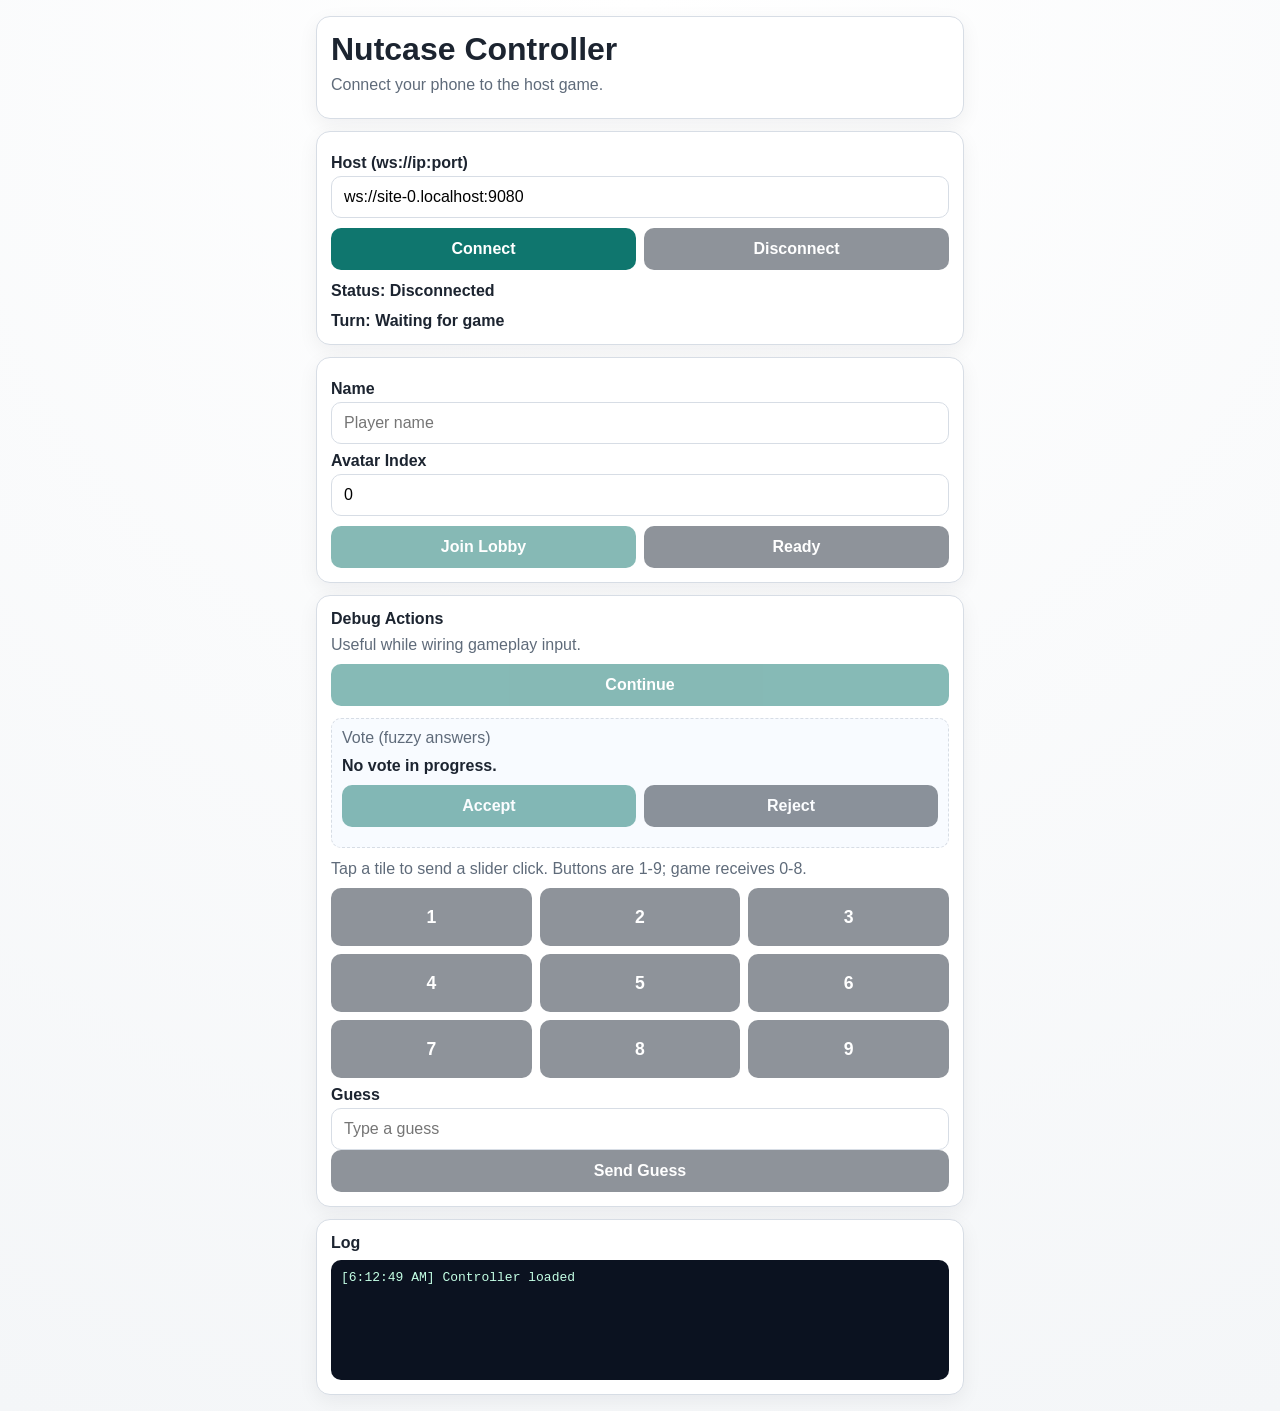
==== tiled/controller/index.html @ 48207c36 "Merge pull request #7 from LittleCogWorks/chore/rebrand-folders Chore/rebrand folders" ====
<!doctype html>
<html lang="en">
<head>
	<meta charset="utf-8">
	<meta name="viewport" content="width=device-width, initial-scale=1">
	<title>Nutcase Controller</title>
	<link rel="stylesheet" href="styles.css">
</head>
<body>
	<main class="app">
		<header class="panel">
			<h1>Nutcase Controller</h1>
			<p class="muted">Connect your phone to the host game.</p>
		</header>

		<section class="panel">
			<label for="hostInput">Host (ws://ip:port)</label>
			<input id="hostInput" type="text" placeholder="ws://192.168.1.20:9080">

			<div class="row">
				<button id="connectBtn" type="button">Connect</button>
				<button id="disconnectBtn" type="button" class="secondary">Disconnect</button>
			</div>

			<p id="statusText" class="status">Status: Disconnected</p>
			<p id="turnText" class="status">Turn: Waiting for game</p>
		</section>

		<section class="panel">
			<label for="nameInput">Name</label>
			<input id="nameInput" type="text" maxlength="16" placeholder="Player name">

			<label for="avatarInput">Avatar Index</label>
			<input id="avatarInput" type="number" min="0" max="20" step="1" value="0">

			<div class="row">
				<button id="joinBtn" type="button">Join Lobby</button>
				<button id="readyBtn" type="button" class="secondary">Ready</button>
			</div>
		</section>

		<section class="panel">
			<h2>Debug Actions</h2>
			<p class="muted">Useful while wiring gameplay input.</p>

			<button id="continueBtn" type="button">Continue</button>

			<div id="votePanel" class="vote-panel" aria-live="polite">
				<p class="muted">Vote (fuzzy answers)</p>
				<p id="votePrompt" class="vote-prompt">No vote in progress.</p>
				<div class="row">
					<button id="voteAcceptBtn" type="button">Accept</button>
					<button id="voteRejectBtn" type="button" class="secondary">Reject</button>
				</div>
				<p id="voteResultText" class="muted"></p>
			</div>

			<p class="muted">Tap a tile to send a slider click. Buttons are 1-9; game receives 0-8.</p>
			<div id="sliderGrid" class="slider-grid">
				<button type="button" class="slider-tile secondary" data-index="0">1</button>
				<button type="button" class="slider-tile secondary" data-index="1">2</button>
				<button type="button" class="slider-tile secondary" data-index="2">3</button>
				<button type="button" class="slider-tile secondary" data-index="3">4</button>
				<button type="button" class="slider-tile secondary" data-index="4">5</button>
				<button type="button" class="slider-tile secondary" data-index="5">6</button>
				<button type="button" class="slider-tile secondary" data-index="6">7</button>
				<button type="button" class="slider-tile secondary" data-index="7">8</button>
				<button type="button" class="slider-tile secondary" data-index="8">9</button>
			</div>

			<label for="guessInput">Guess</label>
			<input id="guessInput" type="text" placeholder="Type a guess">
			<button id="guessBtn" type="button" class="secondary">Send Guess</button>
		</section>

		<section class="panel">
			<h2>Log</h2>
			<pre id="logBox" class="log" aria-live="polite"></pre>
		</section>
	</main>

	<script src="app.js"></script>
</body>
</html>
---- tiled/controller/styles.css ----
:root {
	--bg: #f4f6f8;
	--panel: #ffffff;
	--text: #1c2430;
	--muted: #5f6b7a;
	--accent: #0f766e;
	--accent-weak: #d5f5f2;
	--border: #d7dde5;
}

* {
	box-sizing: border-box;
}

body {
	margin: 0;
	font-family: "Segoe UI", Tahoma, Geneva, Verdana, sans-serif;
	background: radial-gradient(circle at top, #ffffff, var(--bg));
	color: var(--text);
}

.app {
	max-width: 680px;
	margin: 0 auto;
	padding: 16px;
	display: grid;
	gap: 12px;
}

.panel {
	background: var(--panel);
	border: 1px solid var(--border);
	border-radius: 14px;
	padding: 14px;
	box-shadow: 0 6px 20px rgba(15, 23, 42, 0.06);
}

h1,
h2 {
	margin: 0 0 8px;
}

h2 {
	font-size: 1rem;
}

.muted {
	color: var(--muted);
	margin: 0 0 10px;
}

label {
	display: block;
	margin: 8px 0 4px;
	font-weight: 600;
}

input,
button {
	width: 100%;
	min-height: 42px;
	font-size: 1rem;
	border-radius: 10px;
	border: 1px solid var(--border);
}

input {
	padding: 10px 12px;
}

button {
	border: 0;
	background: var(--accent);
	color: white;
	font-weight: 700;
	cursor: pointer;
}

button.secondary {
	background: #1f2937;
}

button:disabled {
	opacity: 0.5;
	cursor: not-allowed;
}

.row {
	display: grid;
	grid-template-columns: 1fr 1fr;
	gap: 8px;
	margin-top: 10px;
}

.slider-grid {
	display: grid;
	grid-template-columns: repeat(3, 1fr);
	gap: 8px;
	margin-top: 10px;
}

.vote-panel {
	margin: 12px 0;
	padding: 10px;
	border: 1px dashed var(--border);
	border-radius: 10px;
	background: #f8fbff;
}

.vote-prompt {
	margin: 0 0 10px;
	font-weight: 700;
}

.slider-tile {
	min-height: 58px;
	font-size: 1.1rem;
}

.slider-tile.revealed {
	background: #c9f7d5;
	color: #14532d;
	font-weight: 800;
}

.status {
	margin: 12px 0 0;
	font-weight: 700;
}

.status.ok {
	color: var(--accent);
}

.log {
	margin: 0;
	min-height: 120px;
	max-height: 220px;
	overflow: auto;
	white-space: pre-wrap;
	background: #0b1220;
	color: #c4ffe5;
	padding: 10px;
	border-radius: 10px;
}

@media (max-width: 520px) {
	.row {
		grid-template-columns: 1fr;
	}

	.slider-grid {
		grid-template-columns: repeat(3, 1fr);
	}
}
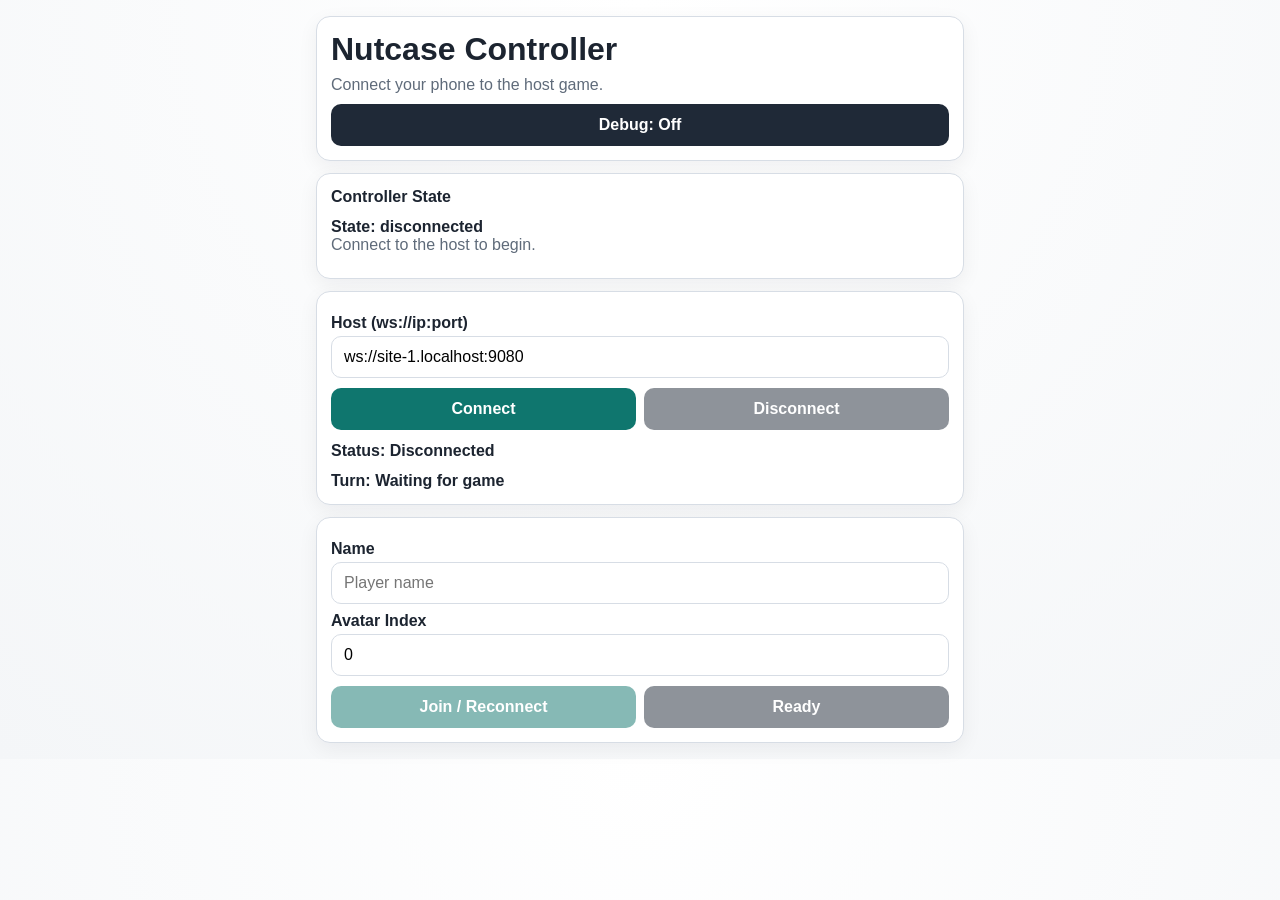
==== commit 1bfbf5f0: "feat: Implement master volume control and enhance guessing mechanics - Added a master volume slider " ====
--- a/tiled/controller/index.html
+++ b/tiled/controller/index.html
@@ -1,19 +1,30 @@
 <!doctype html>
 <html lang="en">
+
 <head>
 	<meta charset="utf-8">
 	<meta name="viewport" content="width=device-width, initial-scale=1">
 	<title>Nutcase Controller</title>
 	<link rel="stylesheet" href="styles.css">
 </head>
+
 <body>
 	<main class="app">
 		<header class="panel">
 			<h1>Nutcase Controller</h1>
 			<p class="muted">Connect your phone to the host game.</p>
+			<div class="row row-tight">
+				<button id="debugToggleBtn" type="button" class="secondary">Debug: Off</button>
+			</div>
 		</header>
 
-		<section class="panel">
+		<section id="statePanel" class="panel">
+			<h2>Controller State</h2>
+			<p id="controllerStateText" class="status">State: disconnected</p>
+			<p id="controllerHintText" class="muted">Connect to begin.</p>
+		</section>
+
+		<section id="connectPanel" class="panel">
 			<label for="hostInput">Host (ws://ip:port)</label>
 			<input id="hostInput" type="text" placeholder="ws://192.168.1.20:9080">
 
@@ -26,7 +37,7 @@
 			<p id="turnText" class="status">Turn: Waiting for game</p>
 		</section>
 
-		<section class="panel">
+		<section id="profilePanel" class="panel">
 			<label for="nameInput">Name</label>
 			<input id="nameInput" type="text" maxlength="16" placeholder="Player name">
 
@@ -39,9 +50,9 @@
 			</div>
 		</section>
 
-		<section class="panel">
-			<h2>Debug Actions</h2>
-			<p class="muted">Useful while wiring gameplay input.</p>
+		<section id="gameplayPanel" class="panel">
+			<h2>Gameplay</h2>
+			<p class="muted">Main controls used during a round.</p>
 
 			<button id="continueBtn" type="button">Continue</button>
 
@@ -68,12 +79,22 @@
 				<button type="button" class="slider-tile secondary" data-index="8">9</button>
 			</div>
 
-			<label for="guessInput">Guess</label>
-			<input id="guessInput" type="text" placeholder="Type a guess">
-			<button id="guessBtn" type="button" class="secondary">Send Guess</button>
+			<div class="row row-tight">
+				<button id="startGuessBtn" type="button" class="secondary">Guess</button>
+			</div>
+
+			<div id="guessModal" class="guess-modal hidden" aria-live="polite">
+				<p class="muted">Type your guess and submit.</p>
+				<label for="guessInput">Guess</label>
+				<input id="guessInput" type="text" placeholder="Type a guess">
+				<div class="row">
+					<button id="guessSubmitBtn" type="button">Submit Guess</button>
+					<button id="guessCancelBtn" type="button" class="secondary">Cancel</button>
+				</div>
+			</div>
 		</section>
 
-		<section class="panel">
+		<section id="logPanel" class="panel">
 			<h2>Log</h2>
 			<pre id="logBox" class="log" aria-live="polite"></pre>
 		</section>
@@ -81,4 +102,5 @@
 
 	<script src="app.js"></script>
 </body>
-</html>
+
+</html>
--- a/tiled/controller/styles.css
+++ b/tiled/controller/styles.css
@@ -92,6 +92,11 @@
 	margin-top: 10px;
 }
 
+.row-tight {
+	grid-template-columns: 1fr;
+	margin-top: 6px;
+}
+
 .slider-grid {
 	display: grid;
 	grid-template-columns: repeat(3, 1fr);
@@ -101,6 +106,14 @@
 
 .vote-panel {
 	margin: 12px 0;
+	padding: 10px;
+	border: 1px dashed var(--border);
+	border-radius: 10px;
+	background: #f8fbff;
+}
+
+.guess-modal {
+	margin-top: 12px;
 	padding: 10px;
 	border: 1px dashed var(--border);
 	border-radius: 10px;
@@ -132,6 +145,10 @@
 	color: var(--accent);
 }
 
+.hidden {
+	display: none;
+}
+
 .log {
 	margin: 0;
 	min-height: 120px;
@@ -152,4 +169,4 @@
 	.slider-grid {
 		grid-template-columns: repeat(3, 1fr);
 	}
-}
+}
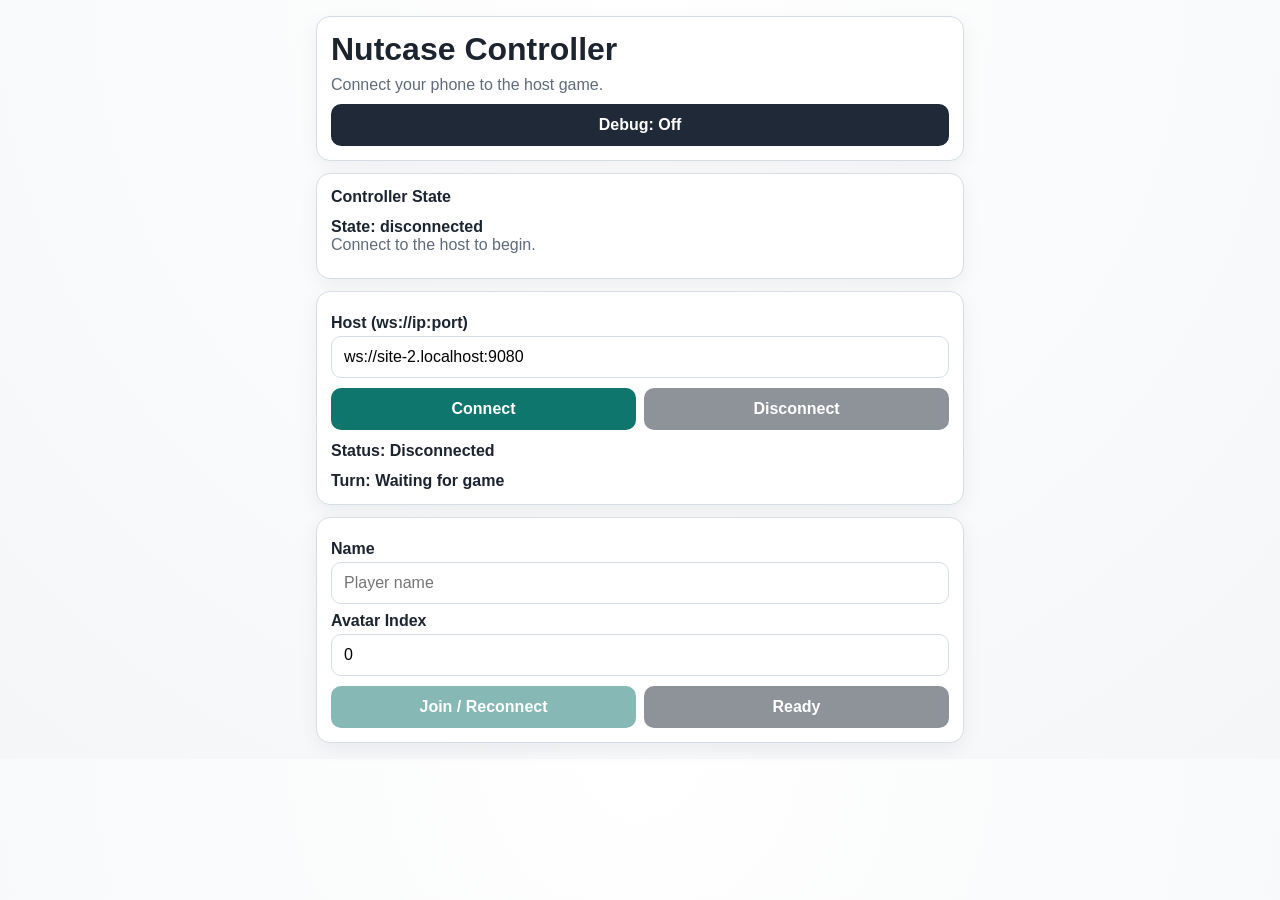
==== commit 6fa042a3: "feat: Add forced guess mode with UI indication and game state management" ====
--- a/tiled/controller/index.html
+++ b/tiled/controller/index.html
@@ -53,6 +53,9 @@
 		<section id="gameplayPanel" class="panel">
 			<h2>Gameplay</h2>
 			<p class="muted">Main controls used during a round.</p>
+			<p id="forcedGuessBanner" class="forced-guess-banner hidden" aria-live="assertive">
+				Forced guess mode: submit your answer now. Tile reveals are locked.
+			</p>
 
 			<button id="continueBtn" type="button">Continue</button>
 
--- a/tiled/controller/styles.css
+++ b/tiled/controller/styles.css
@@ -120,6 +120,16 @@
 	background: #f8fbff;
 }
 
+.forced-guess-banner {
+	margin: 0 0 10px;
+	padding: 10px 12px;
+	border-radius: 10px;
+	border: 1px solid #fecaca;
+	background: #fef2f2;
+	color: #991b1b;
+	font-weight: 700;
+}
+
 .vote-prompt {
 	margin: 0 0 10px;
 	font-weight: 700;
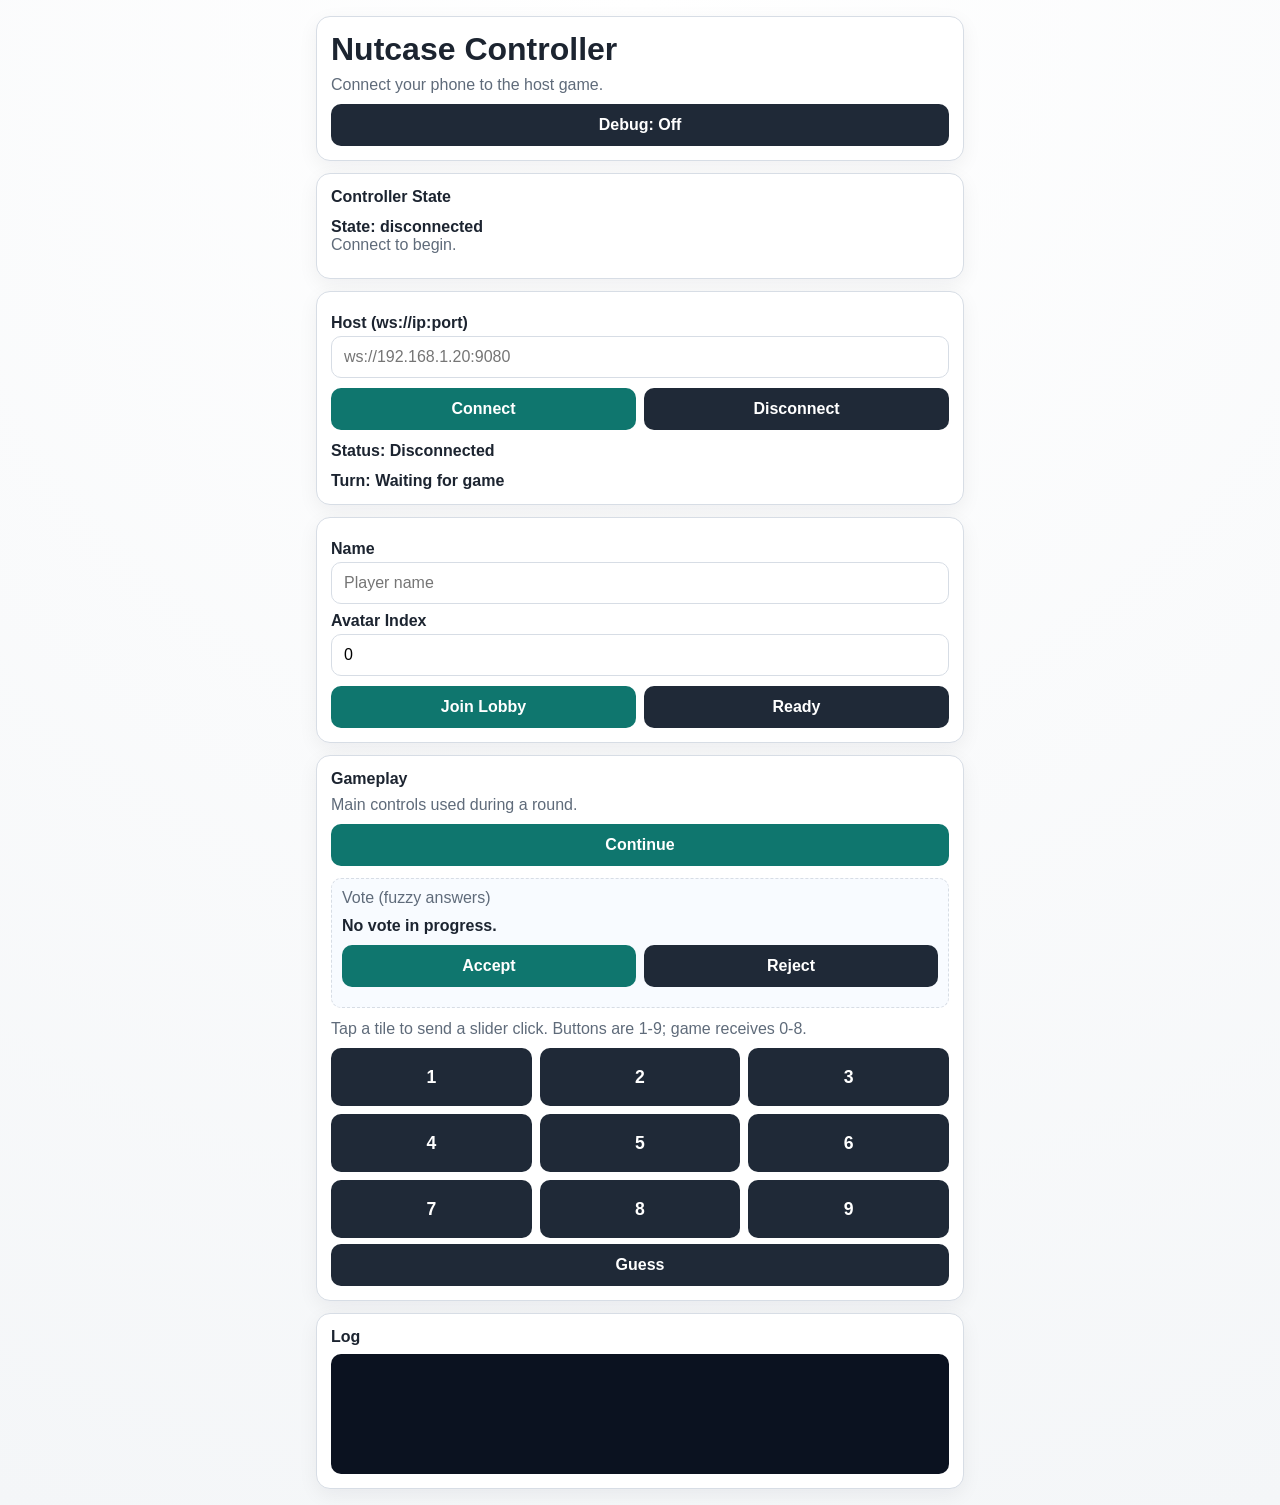
==== commit a3a03ef0: "refactor: reorganize controller code into modules and update HTML script type" ====
--- a/tiled/controller/index.html
+++ b/tiled/controller/index.html
@@ -11,7 +11,7 @@
 <body>
 	<main class="app">
 		<header class="panel">
-			<h1>Nutcase Controller</h1>
+			<h1 class="tiled-title">Nutcase Controller</h1>
 			<p class="muted">Connect your phone to the host game.</p>
 			<div class="row row-tight">
 				<button id="debugToggleBtn" type="button" class="secondary">Debug: Off</button>
@@ -103,7 +103,7 @@
 		</section>
 	</main>
 
-	<script src="app.js"></script>
+	<script type="module" src="./js/app.js"></script>
 </body>
 
 </html>
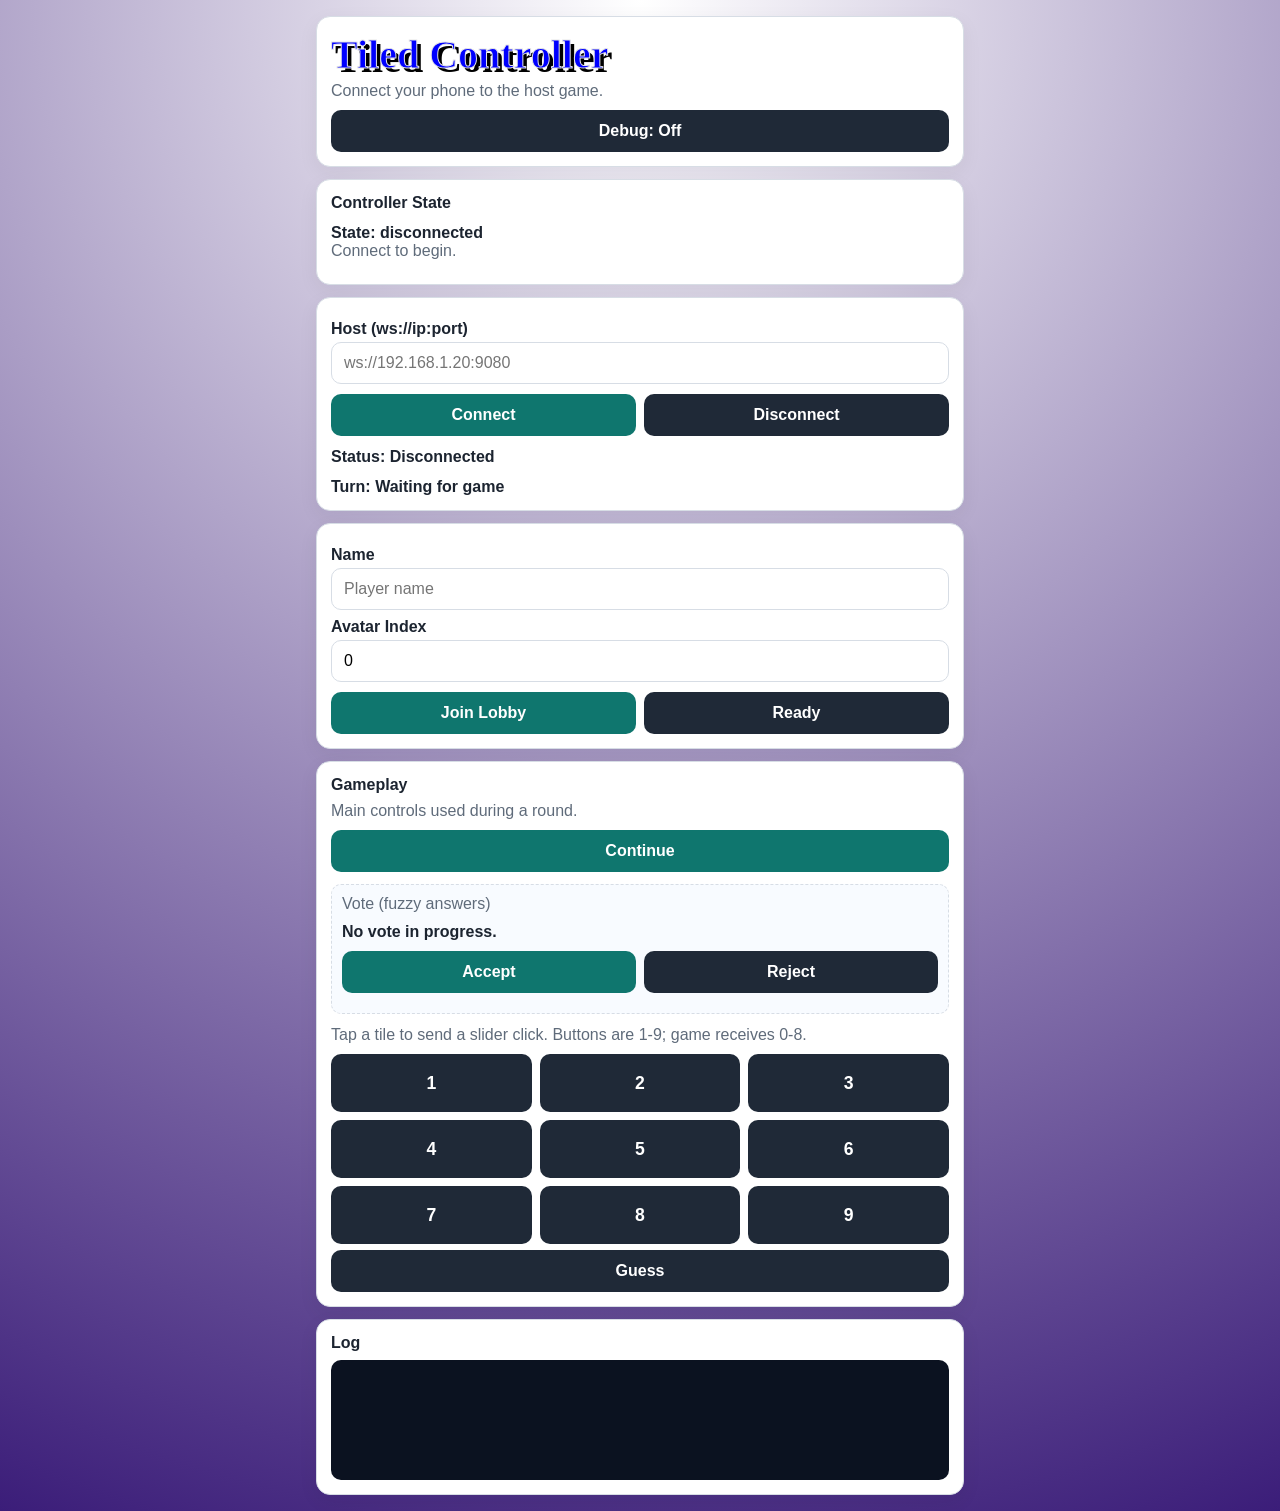
==== commit 523b6577: "fix: update title in index.html and enhance text styling in styles.css" ====
--- a/tiled/controller/index.html
+++ b/tiled/controller/index.html
@@ -11,7 +11,7 @@
 <body>
 	<main class="app">
 		<header class="panel">
-			<h1 class="tiled-title">Nutcase Controller</h1>
+			<h1 class="tiled-title">Tiled Controller</h1>
 			<p class="muted">Connect your phone to the host game.</p>
 			<div class="row row-tight">
 				<button id="debugToggleBtn" type="button" class="secondary">Debug: Off</button>
--- a/tiled/controller/styles.css
+++ b/tiled/controller/styles.css
@@ -1,5 +1,10 @@
+@font-face {
+	font-family: "Bloopoly";
+	src: url("./fonts/Bloopoly.otf") format("opentype");
+}
+
 :root {
-	--bg: #f4f6f8;
+	--bg: #3b1d79;
 	--panel: #ffffff;
 	--text: #1c2430;
 	--muted: #5f6b7a;
@@ -33,6 +38,17 @@
 	border-radius: 14px;
 	padding: 14px;
 	box-shadow: 0 6px 20px rgba(15, 23, 42, 0.06);
+}
+
+.tiled-title {
+	font-family: "Bloopoly", cursive;
+	font-size: 2.5rem;
+	font-weight: 800;
+	margin: 0 0 4px;
+	color: blue;
+	text-shadow: 4px 4px 0 #000000;
+	-webkit-text-stroke-color: #e6e6e6;
+	-webkit-text-stroke-width: 1px;
 }
 
 h1,
